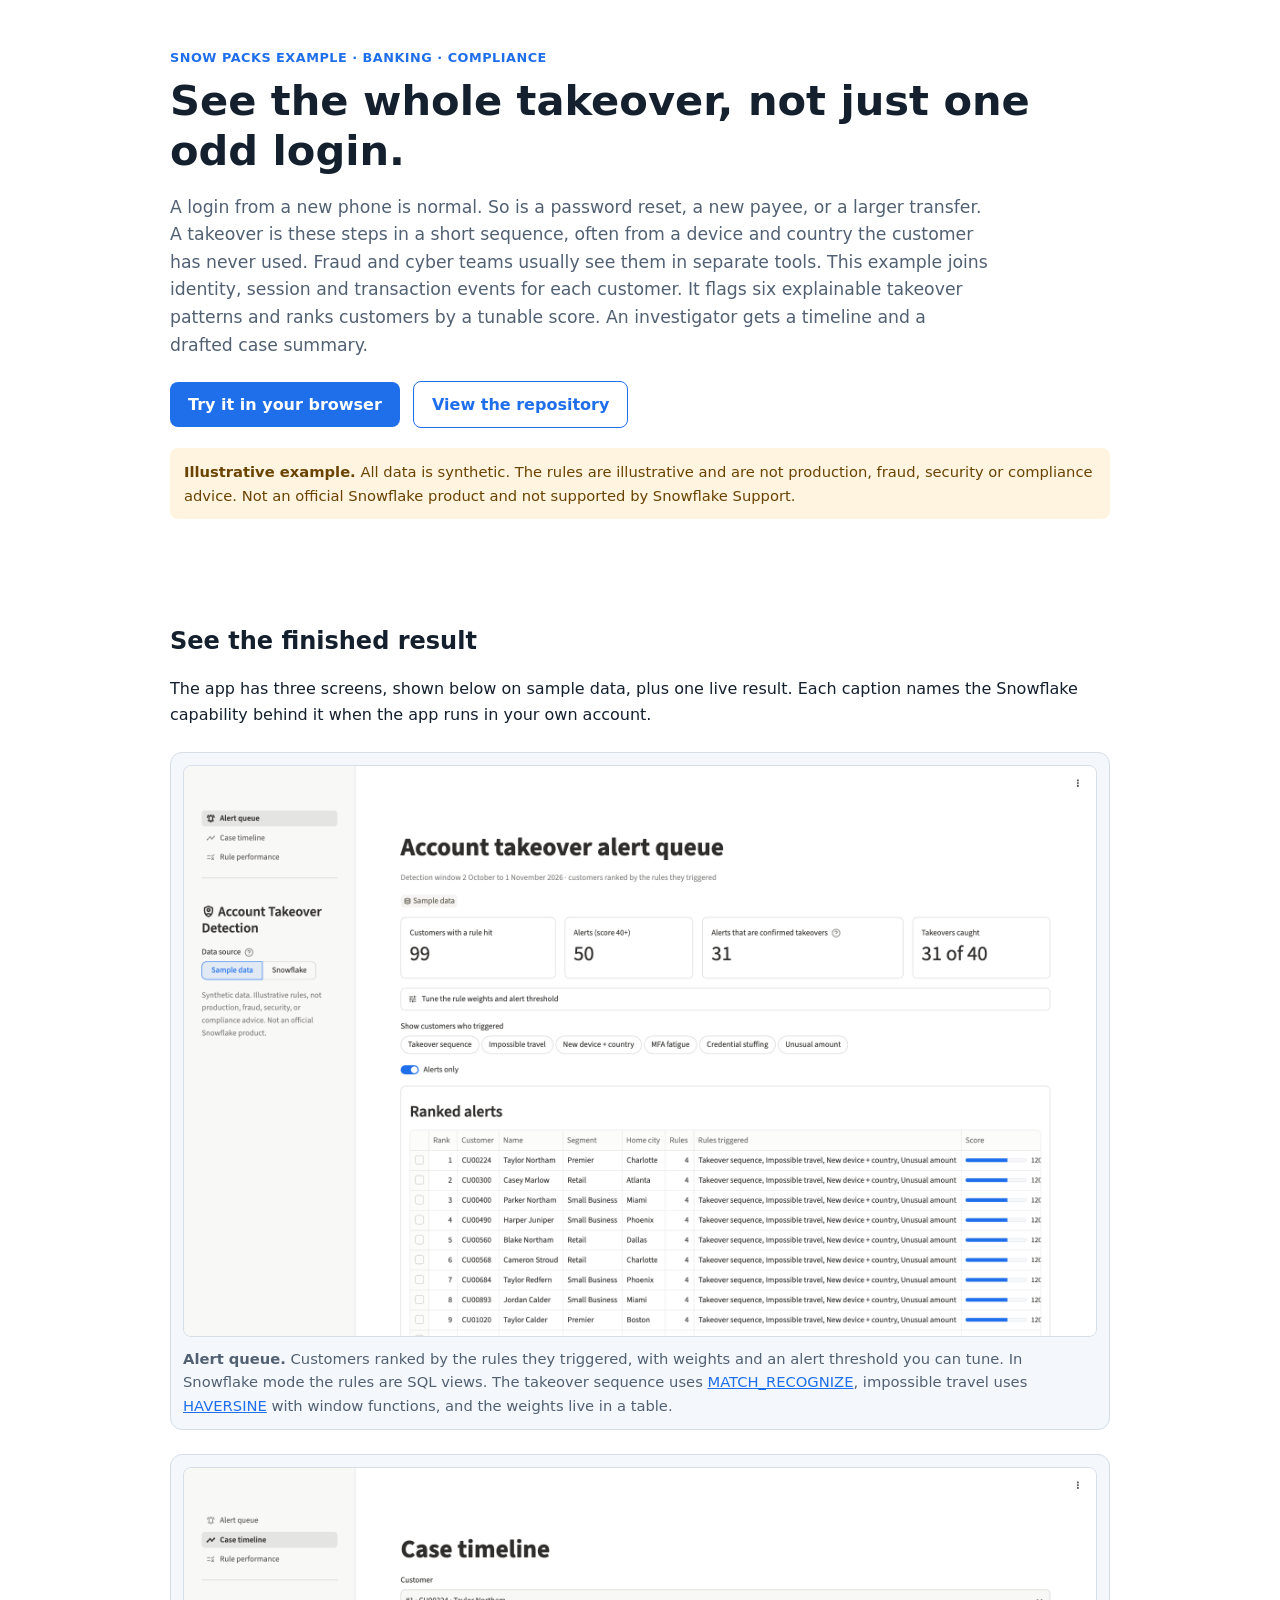
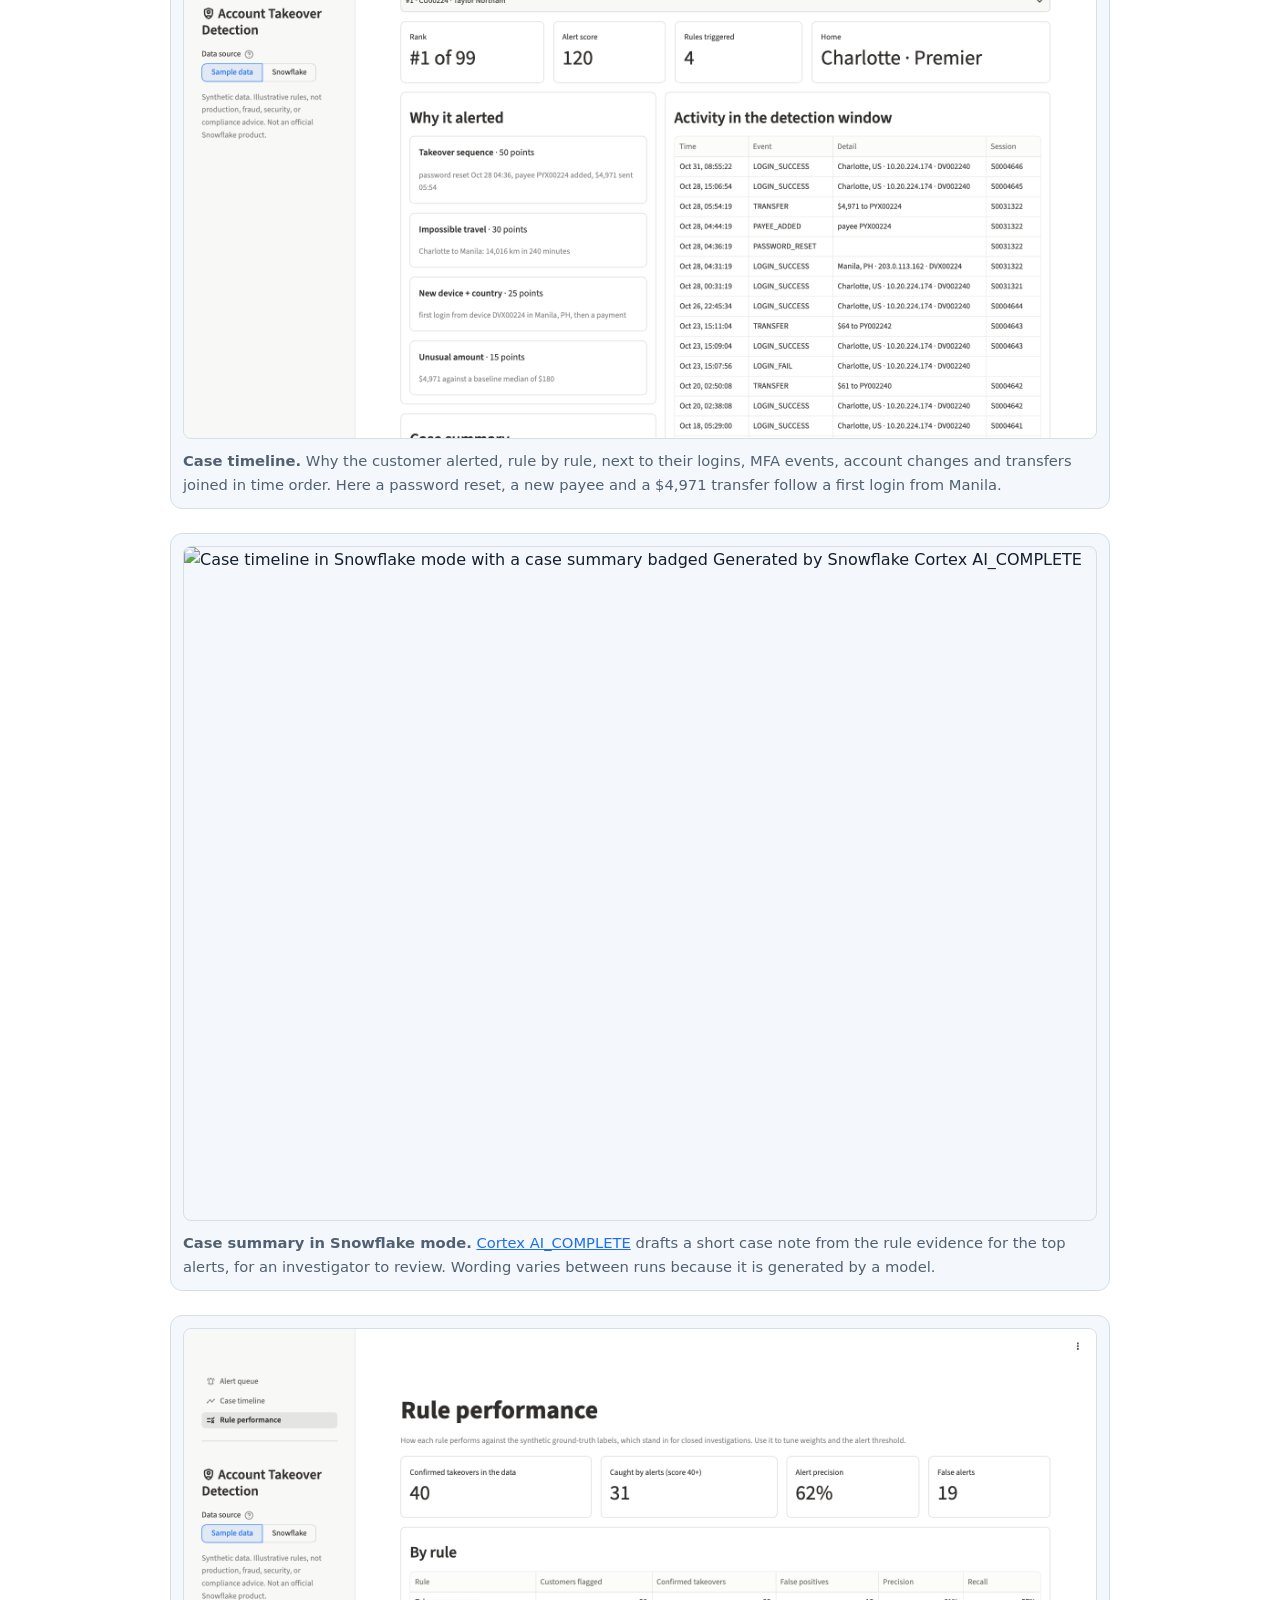
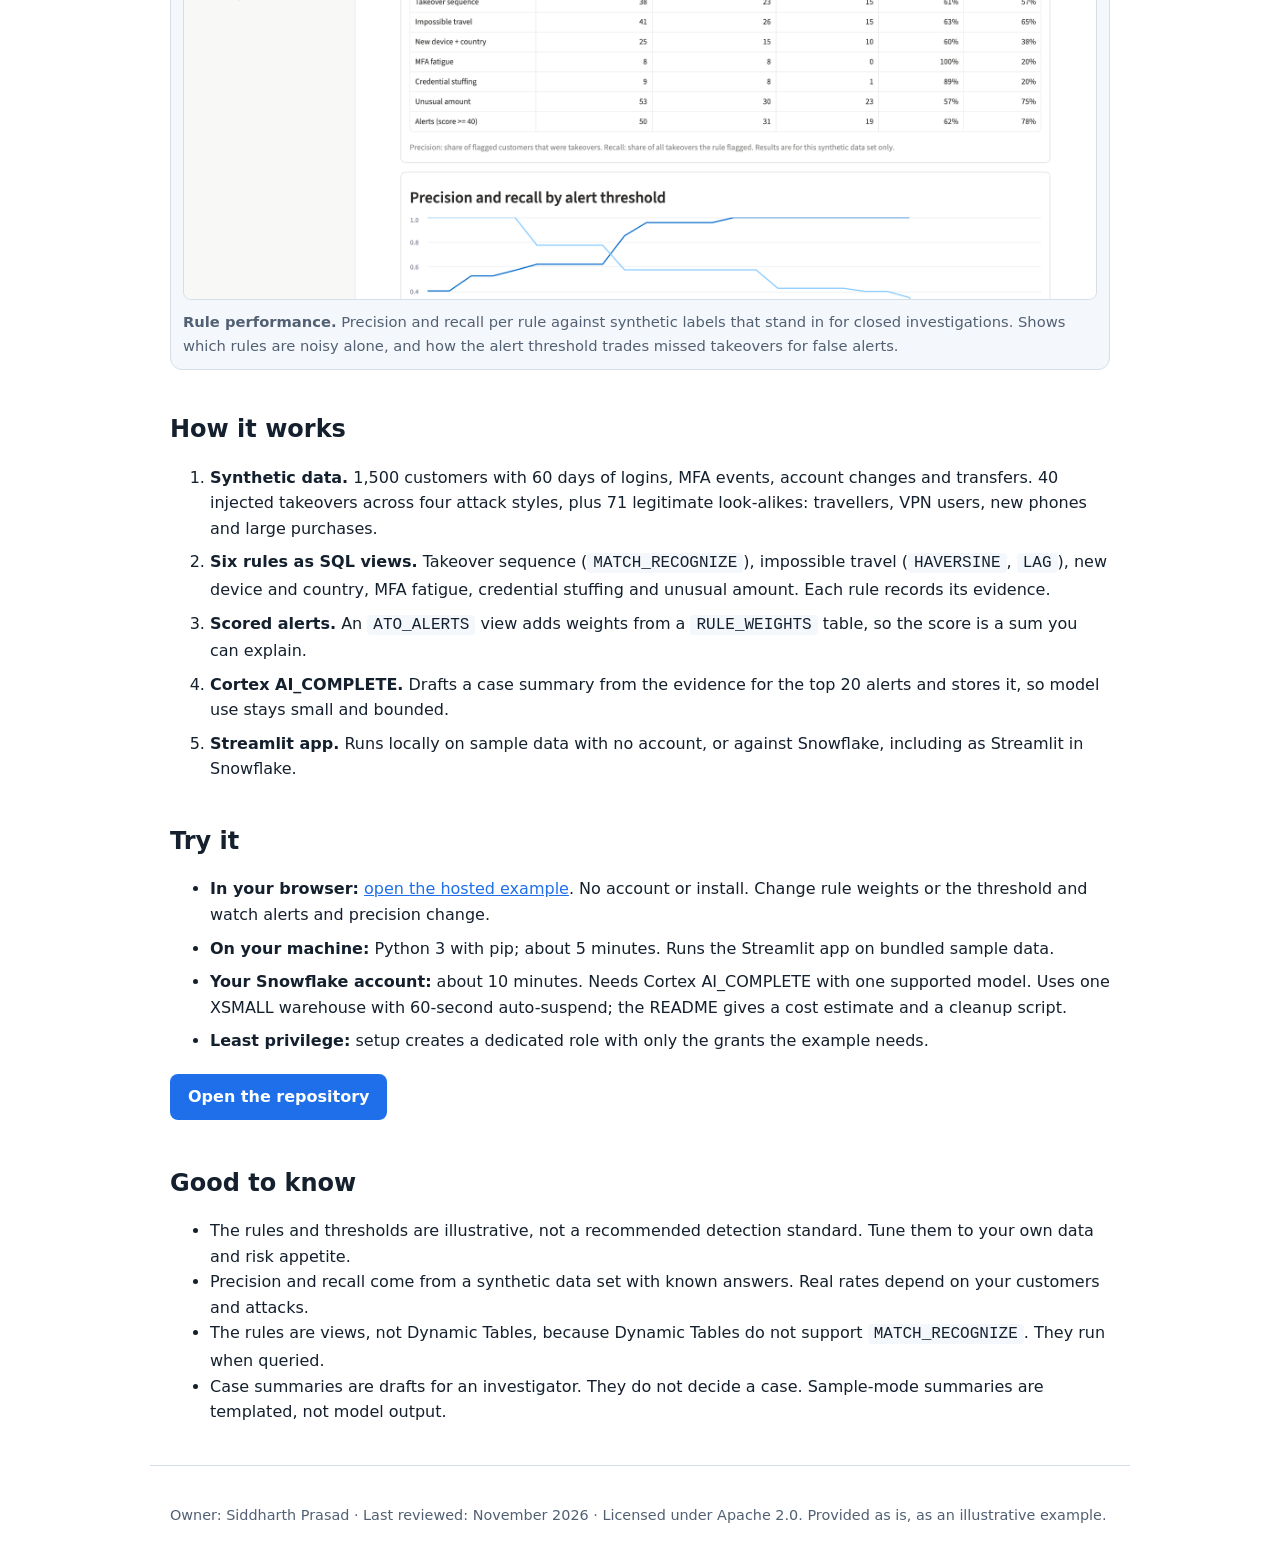
==== index.html @ 4ae45cf3 "Add Account Takeover Detection Snow Packs example" ====
<!doctype html>
<html lang="en">
<head>
<meta charset="utf-8">
<meta name="viewport" content="width=device-width, initial-scale=1">
<title>Account Takeover Detection | Snow Packs example</title>
<meta name="description" content="An example that connects identity, session and transaction signals to flag explainable account takeover patterns for fraud investigators.">
<link rel="stylesheet" href="css/style.css">
</head>
<body>
<header class="wrap">
  <p class="eyebrow">Snow Packs example · Banking · Compliance</p>
  <h1>See the whole takeover, not just one odd login.</h1>
  <p class="lead">A login from a new phone is normal. So is a password reset, a new payee, or a larger transfer. A takeover is these steps in a short sequence, often from a device and country the customer has never used. Fraud and cyber teams usually see them in separate tools. This example joins identity, session and transaction events for each customer. It flags six explainable takeover patterns and ranks customers by a tunable score. An investigator gets a timeline and a drafted case summary.</p>
  <p class="cta">
    <a class="btn" href="try/">Try it in your browser</a>
    <a class="btn ghost" href="https://github.com/sfc-gh-siprasad/sfguide-account-takeover-detection">View the repository</a>
  </p>
  <p class="disclaimer" role="note"><strong>Illustrative example.</strong> All data is synthetic. The rules are illustrative and are not production, fraud, security or compliance advice. Not an official Snowflake product and not supported by Snowflake Support.</p>
</header>

<main class="wrap">
  <section aria-labelledby="see">
    <h2 id="see">See the finished result</h2>
    <p>The app has three screens, shown below on sample data, plus one live result. Each caption names the Snowflake capability behind it when the app runs in your own account.</p>

    <figure>
      <img src="docs/images/alerts.png" width="2000" height="1250" loading="lazy"
           alt="Alert queue with four headline numbers, rule filters, and a ranked table of customers with the rules they triggered and a score bar">
      <figcaption><strong>Alert queue.</strong> Customers ranked by the rules they triggered, with weights and an alert threshold you can tune. In Snowflake mode the rules are SQL views. The takeover sequence uses <a href="https://docs.snowflake.com/en/user-guide/match-recognize-introduction">MATCH_RECOGNIZE</a>, impossible travel uses <a href="https://docs.snowflake.com/en/sql-reference/functions/haversine">HAVERSINE</a> with window functions, and the weights live in a table.</figcaption>
    </figure>

    <figure>
      <img src="docs/images/case.png" width="2000" height="1250" loading="lazy"
           alt="Case timeline showing the rules that fired with evidence, and the customer's logins, account changes and transfers in time order, most recent first">
      <figcaption><strong>Case timeline.</strong> Why the customer alerted, rule by rule, next to their logins, MFA events, account changes and transfers joined in time order. Here a password reset, a new payee and a $4,971 transfer follow a first login from Manila.</figcaption>
    </figure>

    <figure>
      <img src="docs/images/case-live.png" width="2000" height="1475" loading="lazy"
           alt="Case timeline in Snowflake mode with a case summary badged Generated by Snowflake Cortex AI_COMPLETE">
      <figcaption><strong>Case summary in Snowflake mode.</strong> <a href="https://docs.snowflake.com/en/sql-reference/functions/ai_complete">Cortex AI_COMPLETE</a> drafts a short case note from the rule evidence for the top alerts, for an investigator to review. Wording varies between runs because it is generated by a model.</figcaption>
    </figure>

    <figure>
      <img src="docs/images/rules.png" width="2000" height="1250" loading="lazy"
           alt="Rule performance with precision and recall per rule against synthetic labels, and a chart of precision and recall by alert threshold">
      <figcaption><strong>Rule performance.</strong> Precision and recall per rule against synthetic labels that stand in for closed investigations. Shows which rules are noisy alone, and how the alert threshold trades missed takeovers for false alerts.</figcaption>
    </figure>
  </section>

  <section aria-labelledby="how">
    <h2 id="how">How it works</h2>
    <ol class="steps">
      <li><strong>Synthetic data.</strong> 1,500 customers with 60 days of logins, MFA events, account changes and transfers. 40 injected takeovers across four attack styles, plus 71 legitimate look-alikes: travellers, VPN users, new phones and large purchases.</li>
      <li><strong>Six rules as SQL views.</strong> Takeover sequence (<code>MATCH_RECOGNIZE</code>), impossible travel (<code>HAVERSINE</code>, <code>LAG</code>), new device and country, MFA fatigue, credential stuffing and unusual amount. Each rule records its evidence.</li>
      <li><strong>Scored alerts.</strong> An <code>ATO_ALERTS</code> view adds weights from a <code>RULE_WEIGHTS</code> table, so the score is a sum you can explain.</li>
      <li><strong>Cortex AI_COMPLETE.</strong> Drafts a case summary from the evidence for the top 20 alerts and stores it, so model use stays small and bounded.</li>
      <li><strong>Streamlit app.</strong> Runs locally on sample data with no account, or against Snowflake, including as Streamlit in Snowflake.</li>
    </ol>
  </section>

  <section aria-labelledby="try">
    <h2 id="try">Try it</h2>
    <ul class="facts">
      <li><strong>In your browser:</strong> <a href="try/">open the hosted example</a>. No account or install. Change rule weights or the threshold and watch alerts and precision change.</li>
      <li><strong>On your machine:</strong> Python 3 with pip; about 5 minutes. Runs the Streamlit app on bundled sample data.</li>
      <li><strong>Your Snowflake account:</strong> about 10 minutes. Needs Cortex AI_COMPLETE with one supported model. Uses one XSMALL warehouse with 60-second auto-suspend; the README gives a cost estimate and a cleanup script.</li>
      <li><strong>Least privilege:</strong> setup creates a dedicated role with only the grants the example needs.</li>
    </ul>
    <p><a class="btn" href="https://github.com/sfc-gh-siprasad/sfguide-account-takeover-detection">Open the repository</a></p>
  </section>

  <section aria-labelledby="limits">
    <h2 id="limits">Good to know</h2>
    <ul>
      <li>The rules and thresholds are illustrative, not a recommended detection standard. Tune them to your own data and risk appetite.</li>
      <li>Precision and recall come from a synthetic data set with known answers. Real rates depend on your customers and attacks.</li>
      <li>The rules are views, not Dynamic Tables, because Dynamic Tables do not support <code>MATCH_RECOGNIZE</code>. They run when queried.</li>
      <li>Case summaries are drafts for an investigator. They do not decide a case. Sample-mode summaries are templated, not model output.</li>
    </ul>
  </section>
</main>

<footer class="wrap">
  <p>Owner: Siddharth Prasad · Last reviewed: November 2026 · Licensed under Apache 2.0. Provided as is, as an illustrative example.</p>
</footer>
</body>
</html>
---- css/style.css ----
:root{--bg:#fff;--fg:#14202e;--muted:#516173;--accent:#1f6feb;--card:#f4f7fb;--border:#d6dee8;--warn:#fff4e0;--warnfg:#6b4300}
@media (prefers-color-scheme:dark){:root{--bg:#0e1621;--fg:#e8eef6;--muted:#a3b2c4;--accent:#6aa9ff;--card:#16212f;--border:#2b3a4d;--warn:#3a2c10;--warnfg:#ffd89a}}
*{box-sizing:border-box}
body{margin:0;background:var(--bg);color:var(--fg);font:16px/1.6 system-ui,-apple-system,Segoe UI,Roboto,sans-serif}
.wrap{max-width:980px;margin:0 auto;padding:24px 20px}
.eyebrow{color:var(--accent);font-weight:600;letter-spacing:.04em;text-transform:uppercase;font-size:.8rem;margin:24px 0 8px}
h1{font-size:clamp(1.7rem,4.5vw,2.6rem);line-height:1.2;margin:0 0 16px}
h2{font-size:1.5rem;margin:40px 0 8px}
.lead{font-size:1.08rem;color:var(--muted);max-width:75ch}
a{color:var(--accent)}
.btn{display:inline-block;background:var(--accent);color:#fff;padding:10px 18px;border-radius:8px;text-decoration:none;font-weight:600;margin:4px 8px 4px 0}
.btn.ghost{background:transparent;color:var(--accent);border:1px solid var(--accent)}
.disclaimer{background:var(--warn);color:var(--warnfg);border-radius:8px;padding:12px 14px;font-size:.92rem}
figure{margin:24px 0;background:var(--card);border:1px solid var(--border);border-radius:12px;padding:12px}
figure img{width:100%;height:auto;border-radius:8px;border:1px solid var(--border);display:block}
figcaption{color:var(--muted);font-size:.92rem;margin-top:10px}
.steps li,.facts li{margin:8px 0}
code{background:var(--card);padding:1px 6px;border-radius:4px}
footer{border-top:1px solid var(--border);margin-top:40px;color:var(--muted);font-size:.9rem}
@media (max-width:600px){.wrap{padding:16px 14px}.btn{display:block;text-align:center;margin:8px 0}}
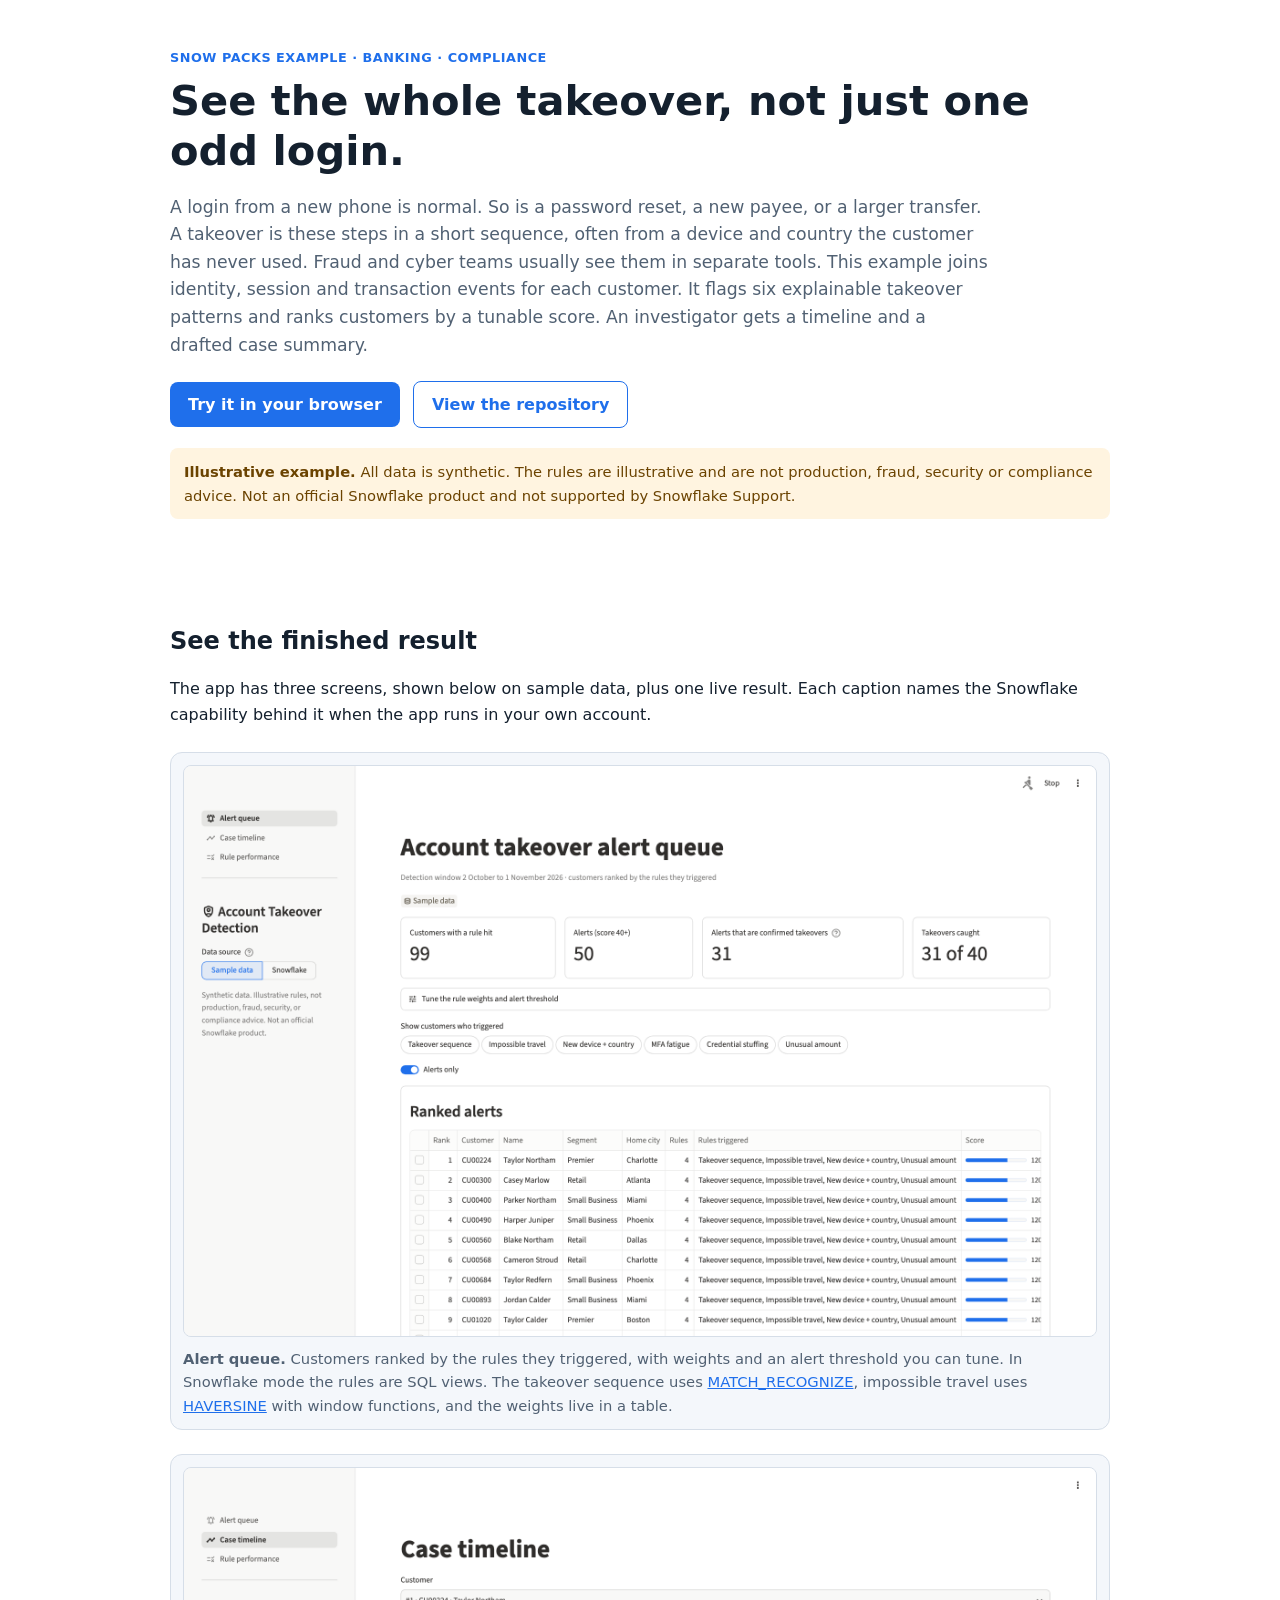
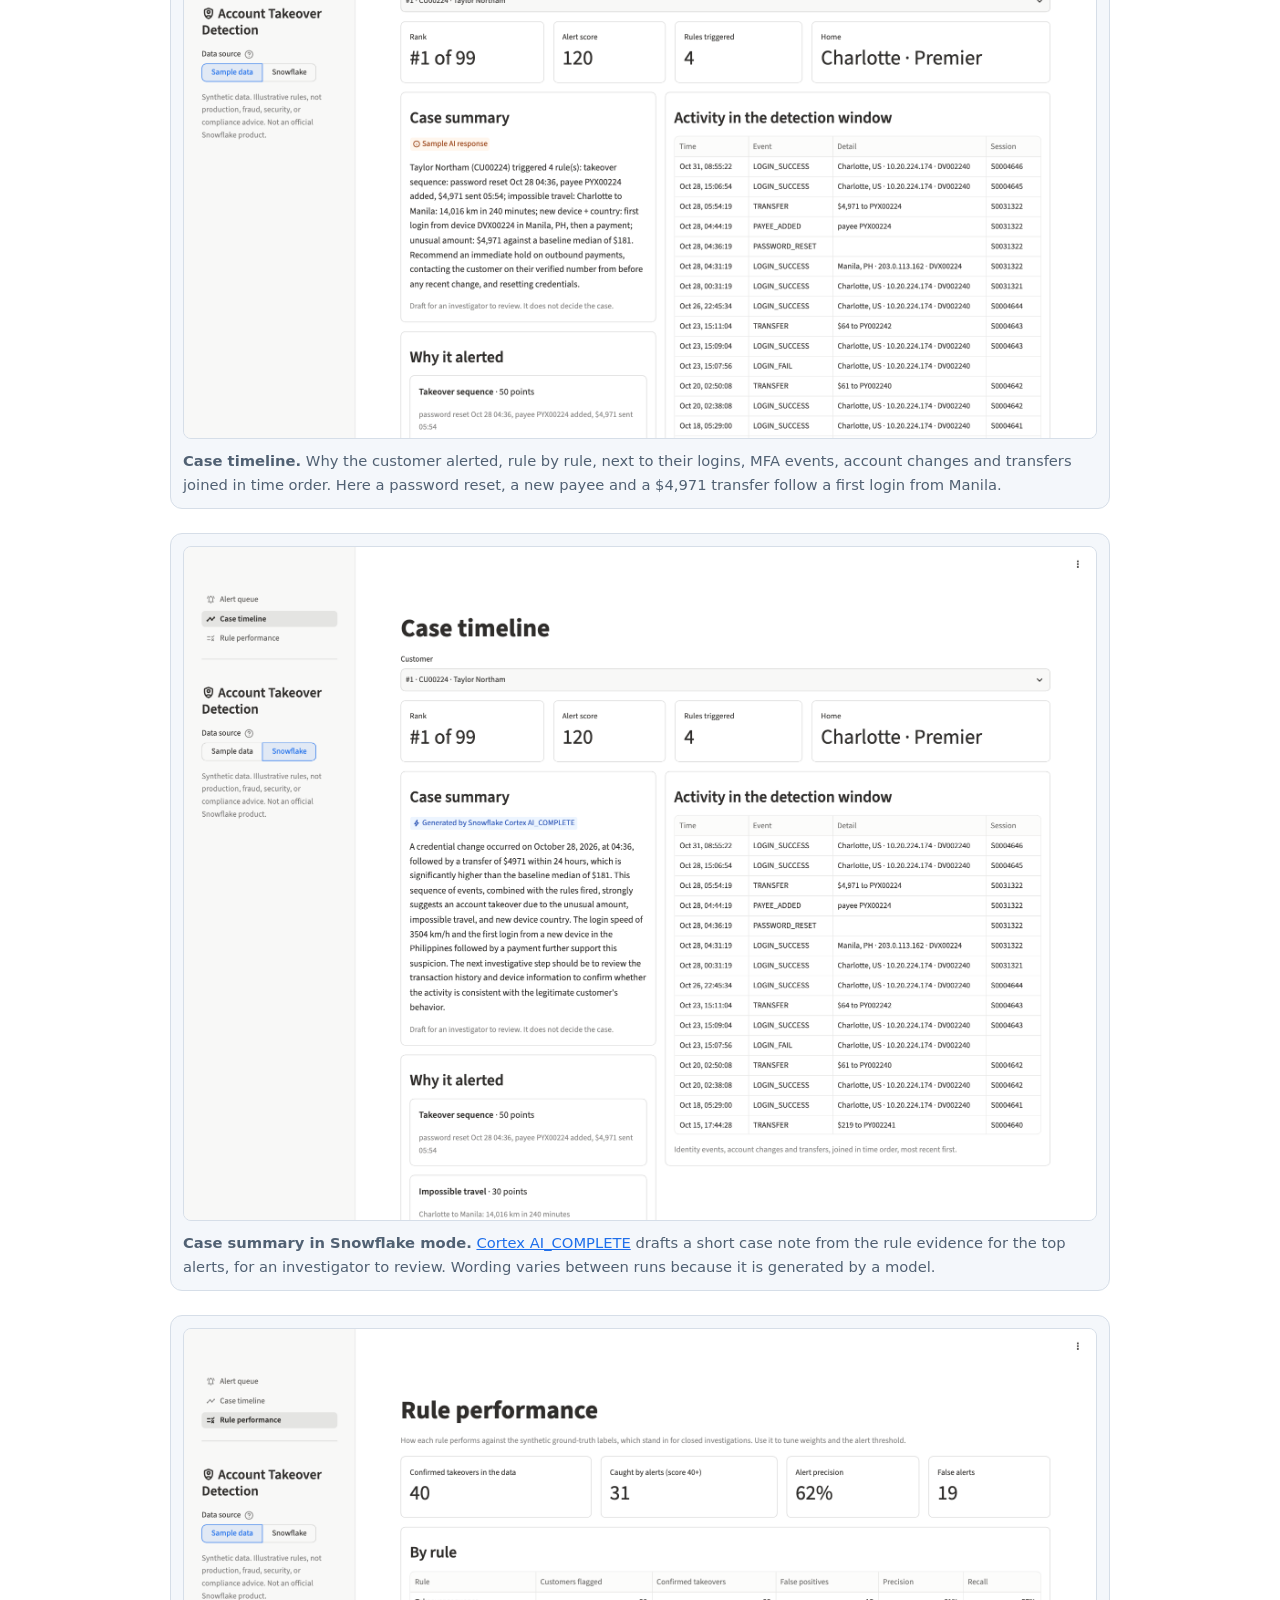
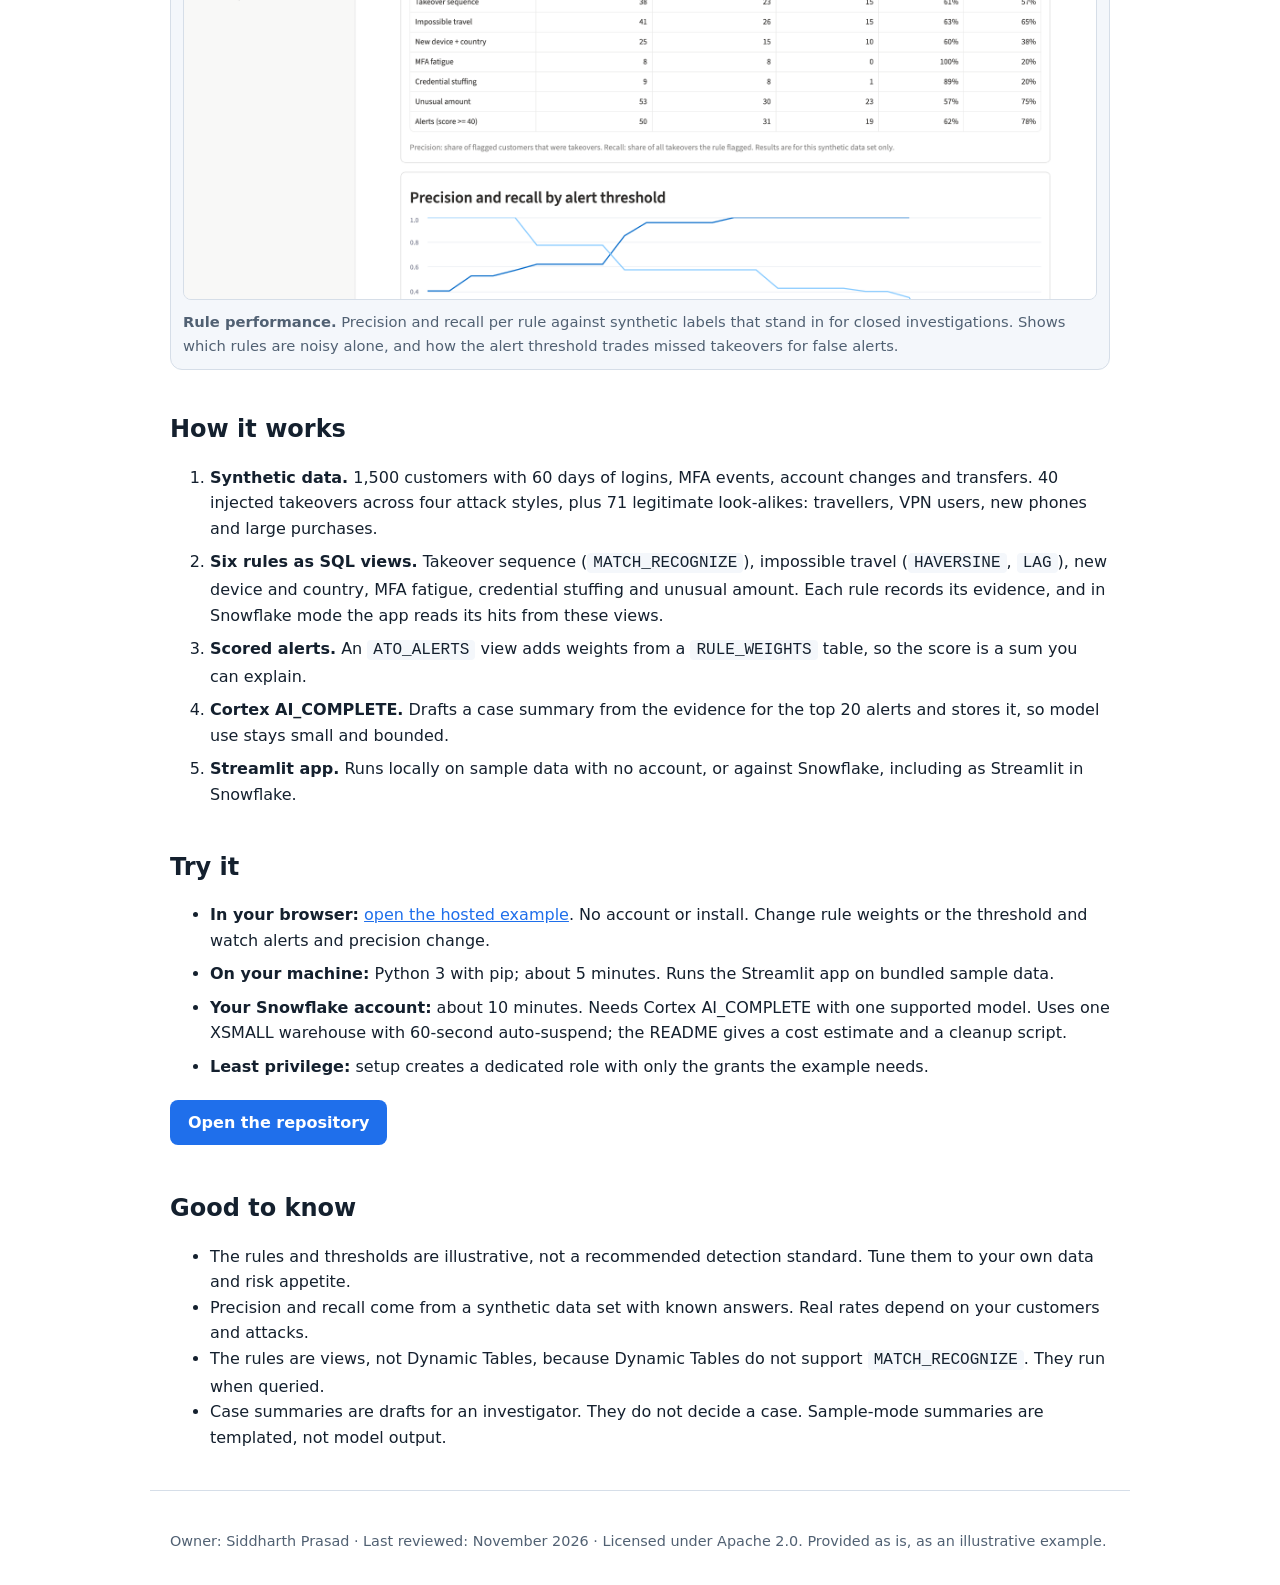
==== commit 8c5d90b9: "Say that Snowflake mode reads the rule views on the landing page Generated with [Snowflake CoCo](htt" ====
--- a/index.html
+++ b/index.html
@@ -53,7 +53,7 @@
     <h2 id="how">How it works</h2>
     <ol class="steps">
       <li><strong>Synthetic data.</strong> 1,500 customers with 60 days of logins, MFA events, account changes and transfers. 40 injected takeovers across four attack styles, plus 71 legitimate look-alikes: travellers, VPN users, new phones and large purchases.</li>
-      <li><strong>Six rules as SQL views.</strong> Takeover sequence (<code>MATCH_RECOGNIZE</code>), impossible travel (<code>HAVERSINE</code>, <code>LAG</code>), new device and country, MFA fatigue, credential stuffing and unusual amount. Each rule records its evidence.</li>
+      <li><strong>Six rules as SQL views.</strong> Takeover sequence (<code>MATCH_RECOGNIZE</code>), impossible travel (<code>HAVERSINE</code>, <code>LAG</code>), new device and country, MFA fatigue, credential stuffing and unusual amount. Each rule records its evidence, and in Snowflake mode the app reads its hits from these views.</li>
       <li><strong>Scored alerts.</strong> An <code>ATO_ALERTS</code> view adds weights from a <code>RULE_WEIGHTS</code> table, so the score is a sum you can explain.</li>
       <li><strong>Cortex AI_COMPLETE.</strong> Drafts a case summary from the evidence for the top 20 alerts and stores it, so model use stays small and bounded.</li>
       <li><strong>Streamlit app.</strong> Runs locally on sample data with no account, or against Snowflake, including as Streamlit in Snowflake.</li>
